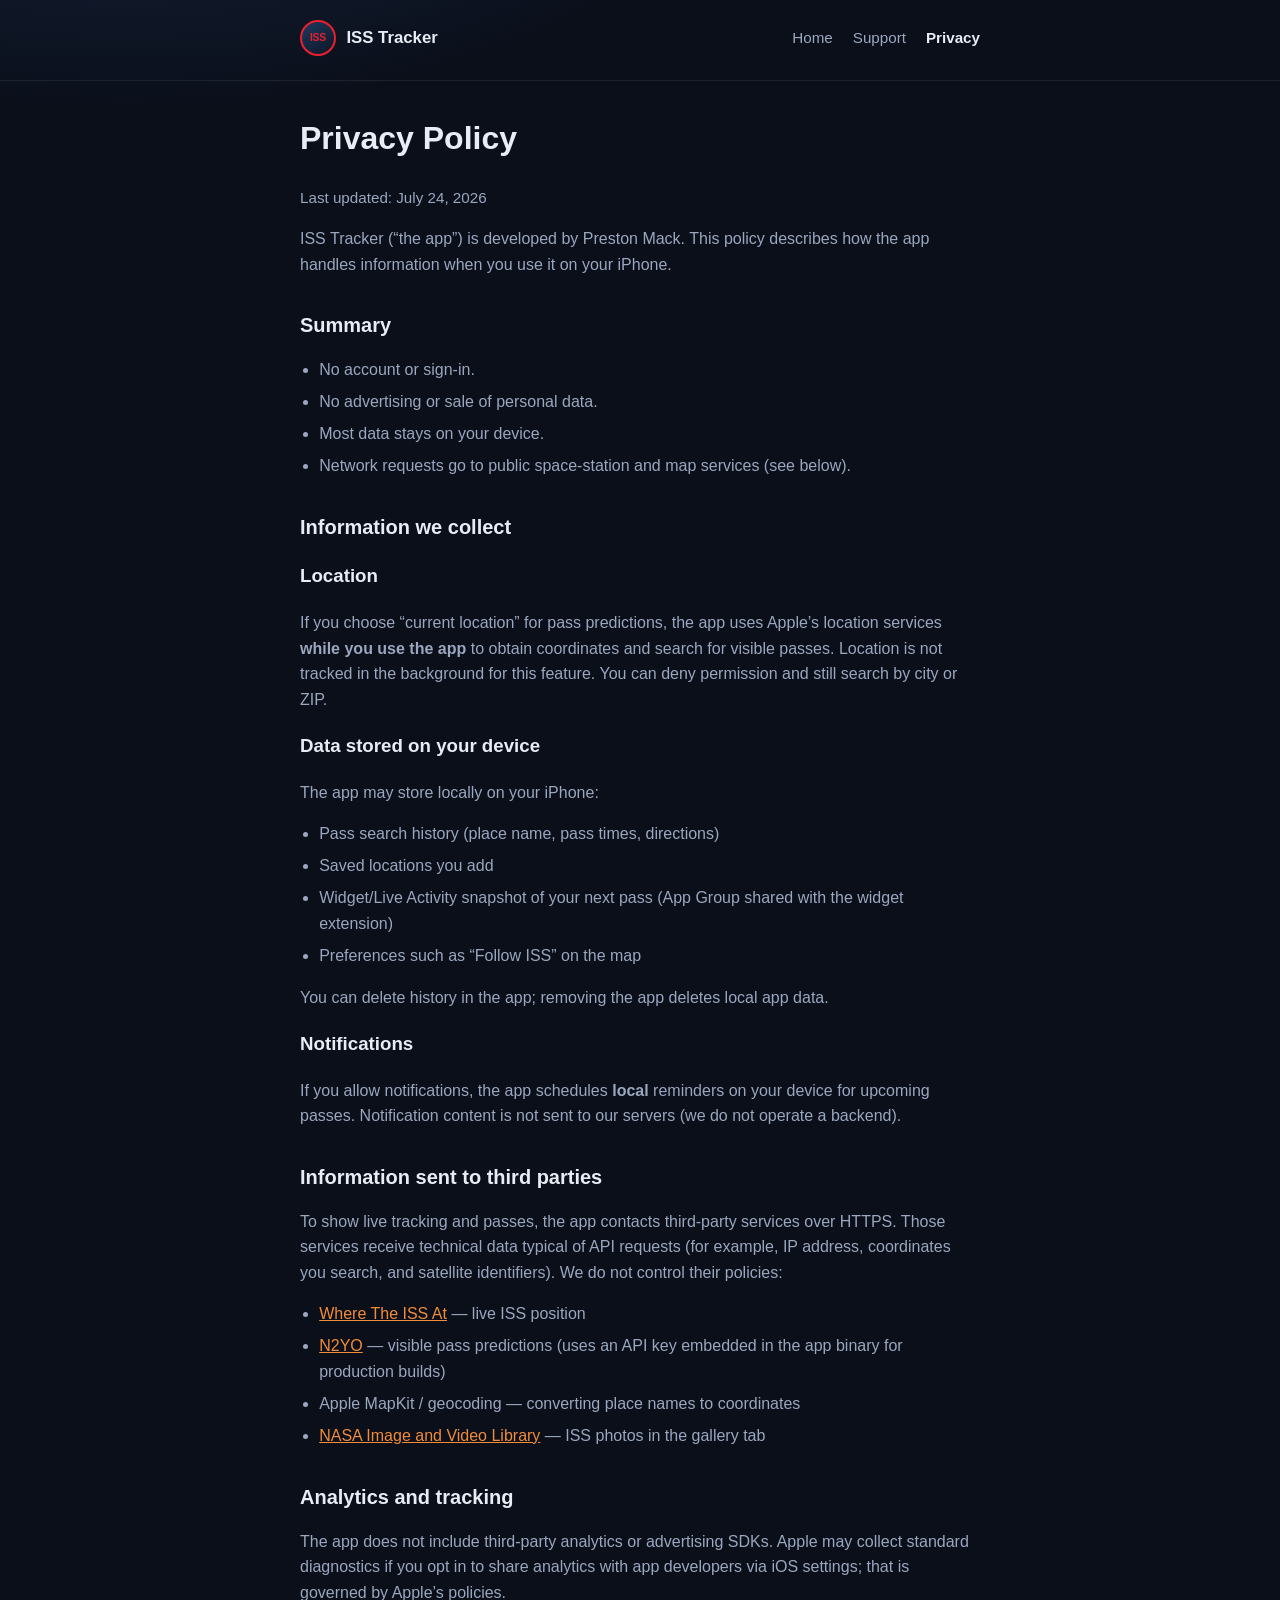
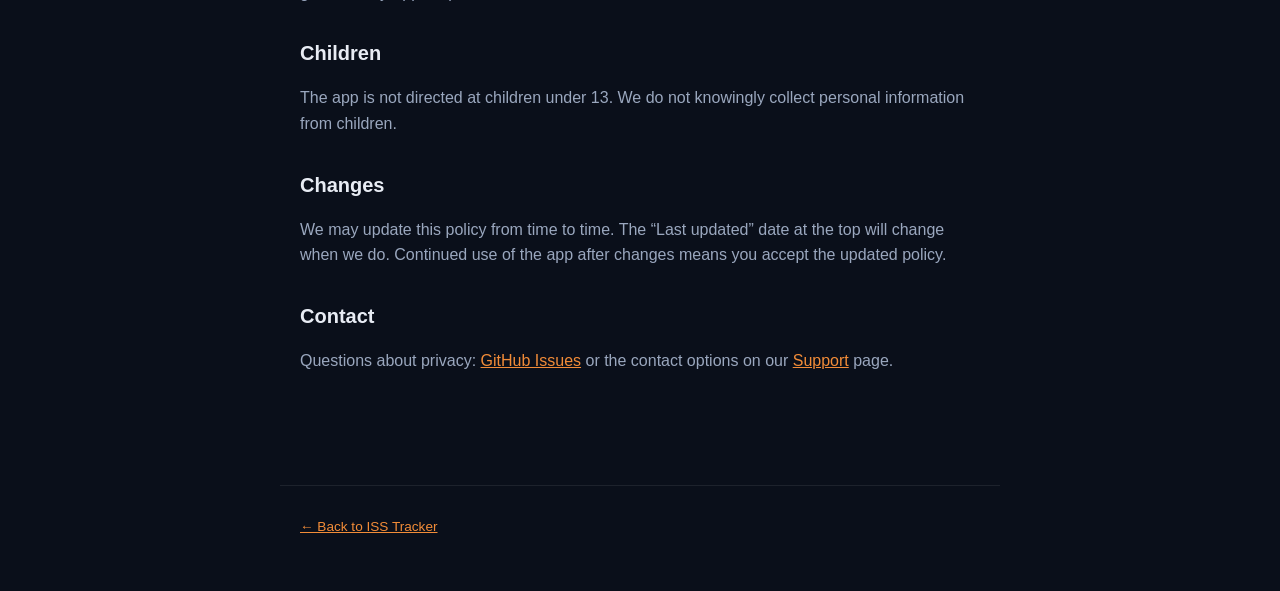
==== docs/privacy.html @ b1d2f3c7 "Add GitHub Pages site for marketing, support, and privacy. Document Pages setup in the README for Ap" ====
<!DOCTYPE html>
<html lang="en">
  <head>
    <meta charset="utf-8" />
    <meta name="viewport" content="width=device-width, initial-scale=1" />
    <meta name="description" content="Privacy Policy for ISS Tracker on iPhone." />
    <title>Privacy Policy — ISS Tracker</title>
    <link rel="stylesheet" href="site.css" />
  </head>
  <body>
    <header class="site-header">
      <div class="wrap">
        <a class="logo" href="index.html">
          <span class="logo-mark" aria-hidden="true">ISS</span>
          ISS Tracker
        </a>
        <nav aria-label="Site">
          <a href="index.html">Home</a>
          <a href="support.html">Support</a>
          <a href="privacy.html" aria-current="page">Privacy</a>
        </nav>
      </div>
    </header>

    <main class="wrap prose">
      <h1>Privacy Policy</h1>
      <p class="muted">Last updated: July 24, 2026</p>

      <p>
        ISS Tracker (“the app”) is developed by Preston Mack. This policy describes how
        the app handles information when you use it on your iPhone.
      </p>

      <h2>Summary</h2>
      <ul>
        <li>No account or sign-in.</li>
        <li>No advertising or sale of personal data.</li>
        <li>Most data stays on your device.</li>
        <li>Network requests go to public space-station and map services (see below).</li>
      </ul>

      <h2>Information we collect</h2>

      <h3>Location</h3>
      <p>
        If you choose “current location” for pass predictions, the app uses Apple’s
        location services <strong>while you use the app</strong> to obtain coordinates and
        search for visible passes. Location is not tracked in the background for this feature.
        You can deny permission and still search by city or ZIP.
      </p>

      <h3>Data stored on your device</h3>
      <p>The app may store locally on your iPhone:</p>
      <ul>
        <li>Pass search history (place name, pass times, directions)</li>
        <li>Saved locations you add</li>
        <li>Widget/Live Activity snapshot of your next pass (App Group shared with the widget extension)</li>
        <li>Preferences such as “Follow ISS” on the map</li>
      </ul>
      <p>You can delete history in the app; removing the app deletes local app data.</p>

      <h3>Notifications</h3>
      <p>
        If you allow notifications, the app schedules <strong>local</strong> reminders on
        your device for upcoming passes. Notification content is not sent to our servers
        (we do not operate a backend).
      </p>

      <h2>Information sent to third parties</h2>
      <p>
        To show live tracking and passes, the app contacts third-party services over HTTPS.
        Those services receive technical data typical of API requests (for example, IP
        address, coordinates you search, and satellite identifiers). We do not control their
        policies:
      </p>
      <ul>
        <li>
          <a href="https://wheretheiss.at/">Where The ISS At</a> — live ISS position
        </li>
        <li>
          <a href="https://www.n2yo.com/">N2YO</a> — visible pass predictions (uses an API
          key embedded in the app binary for production builds)
        </li>
        <li>Apple MapKit / geocoding — converting place names to coordinates</li>
        <li>
          <a href="https://images.nasa.gov/">NASA Image and Video Library</a> — ISS photos
          in the gallery tab
        </li>
      </ul>

      <h2>Analytics and tracking</h2>
      <p>
        The app does not include third-party analytics or advertising SDKs. Apple may
        collect standard diagnostics if you opt in to share analytics with app developers
        via iOS settings; that is governed by Apple’s policies.
      </p>

      <h2>Children</h2>
      <p>
        The app is not directed at children under 13. We do not knowingly collect personal
        information from children.
      </p>

      <h2>Changes</h2>
      <p>
        We may update this policy from time to time. The “Last updated” date at the top
        will change when we do. Continued use of the app after changes means you accept
        the updated policy.
      </p>

      <h2>Contact</h2>
      <p>
        Questions about privacy:
        <a href="https://github.com/pmack99/ISSTracker/issues">GitHub Issues</a>
        or the contact options on our <a href="support.html">Support</a> page.
      </p>
    </main>

    <footer class="site-footer wrap">
      <p><a href="index.html">← Back to ISS Tracker</a></p>
    </footer>
  </body>
</html>
---- docs/site.css ----
:root {
  --accent: #f28c38;
  --iss-red: #eb1f2e;
  --bg: #0a0f1a;
  --bg-card: #121a2e;
  --text: #e8ecf4;
  --muted: #9aa7be;
  --border: rgba(255, 255, 255, 0.08);
  --max: 720px;
  --font: -apple-system, BlinkMacSystemFont, "Segoe UI", Roboto, Helvetica, Arial, sans-serif;
}

*,
*::before,
*::after {
  box-sizing: border-box;
}

html {
  scroll-behavior: smooth;
}

body {
  margin: 0;
  font-family: var(--font);
  background: radial-gradient(1200px 600px at 10% -10%, #1a2844 0%, var(--bg) 55%);
  color: var(--text);
  line-height: 1.6;
  min-height: 100vh;
}

a {
  color: var(--accent);
}

a:hover {
  color: #ffb066;
}

.wrap {
  max-width: var(--max);
  margin: 0 auto;
  padding: 0 1.25rem 3rem;
}

.site-header {
  padding: 1.25rem 0 0.5rem;
  border-bottom: 1px solid var(--border);
  margin-bottom: 2rem;
}

.site-header .wrap {
  display: flex;
  flex-wrap: wrap;
  align-items: center;
  justify-content: space-between;
  gap: 1rem;
  padding-bottom: 1rem;
}

.logo {
  display: flex;
  align-items: center;
  gap: 0.65rem;
  text-decoration: none;
  color: var(--text);
  font-weight: 700;
  font-size: 1.05rem;
}

.logo-mark {
  width: 36px;
  height: 36px;
  border-radius: 50%;
  border: 2px solid var(--iss-red);
  background: linear-gradient(145deg, #1e3a5f, #0d1525);
  display: grid;
  place-items: center;
  font-size: 0.65rem;
  font-weight: 800;
  color: var(--iss-red);
  letter-spacing: -0.02em;
}

nav {
  display: flex;
  flex-wrap: wrap;
  gap: 0.35rem 1.25rem;
  font-size: 0.95rem;
}

nav a {
  text-decoration: none;
  color: var(--muted);
}

nav a[aria-current="page"] {
  color: var(--text);
  font-weight: 600;
}

.hero {
  padding: 1.5rem 0 2rem;
}

.hero h1 {
  font-size: clamp(1.85rem, 5vw, 2.35rem);
  line-height: 1.15;
  margin: 0 0 0.75rem;
}

.hero .tagline {
  font-size: 1.15rem;
  color: var(--muted);
  margin: 0 0 1.25rem;
}

.badge {
  display: inline-block;
  font-size: 0.8rem;
  font-weight: 600;
  padding: 0.35rem 0.75rem;
  border-radius: 999px;
  background: rgba(242, 140, 56, 0.15);
  color: var(--accent);
  margin-bottom: 1rem;
}

.card {
  background: var(--bg-card);
  border: 1px solid var(--border);
  border-radius: 16px;
  padding: 1.25rem 1.35rem;
  margin-bottom: 1rem;
}

.card h2 {
  margin: 0 0 0.65rem;
  font-size: 1.15rem;
}

.card h3 {
  margin: 1.25rem 0 0.5rem;
  font-size: 1rem;
}

.card ul {
  margin: 0.5rem 0 0;
  padding-left: 1.2rem;
}

.card li {
  margin-bottom: 0.35rem;
}

.feature-grid {
  display: grid;
  gap: 1rem;
  margin: 1.5rem 0;
}

@media (min-width: 560px) {
  .feature-grid {
    grid-template-columns: 1fr 1fr;
  }
}

.feature-grid .card {
  margin: 0;
}

.muted {
  color: var(--muted);
  font-size: 0.95rem;
}

.prose h2 {
  font-size: 1.25rem;
  margin-top: 2rem;
  margin-bottom: 0.5rem;
}

.prose p,
.prose ul {
  color: var(--muted);
}

.prose ul {
  padding-left: 1.2rem;
}

.prose li {
  margin-bottom: 0.4rem;
}

.site-footer {
  margin-top: 3rem;
  padding-top: 1.5rem;
  border-top: 1px solid var(--border);
  font-size: 0.85rem;
  color: var(--muted);
}

.site-footer p {
  margin: 0.35rem 0;
}
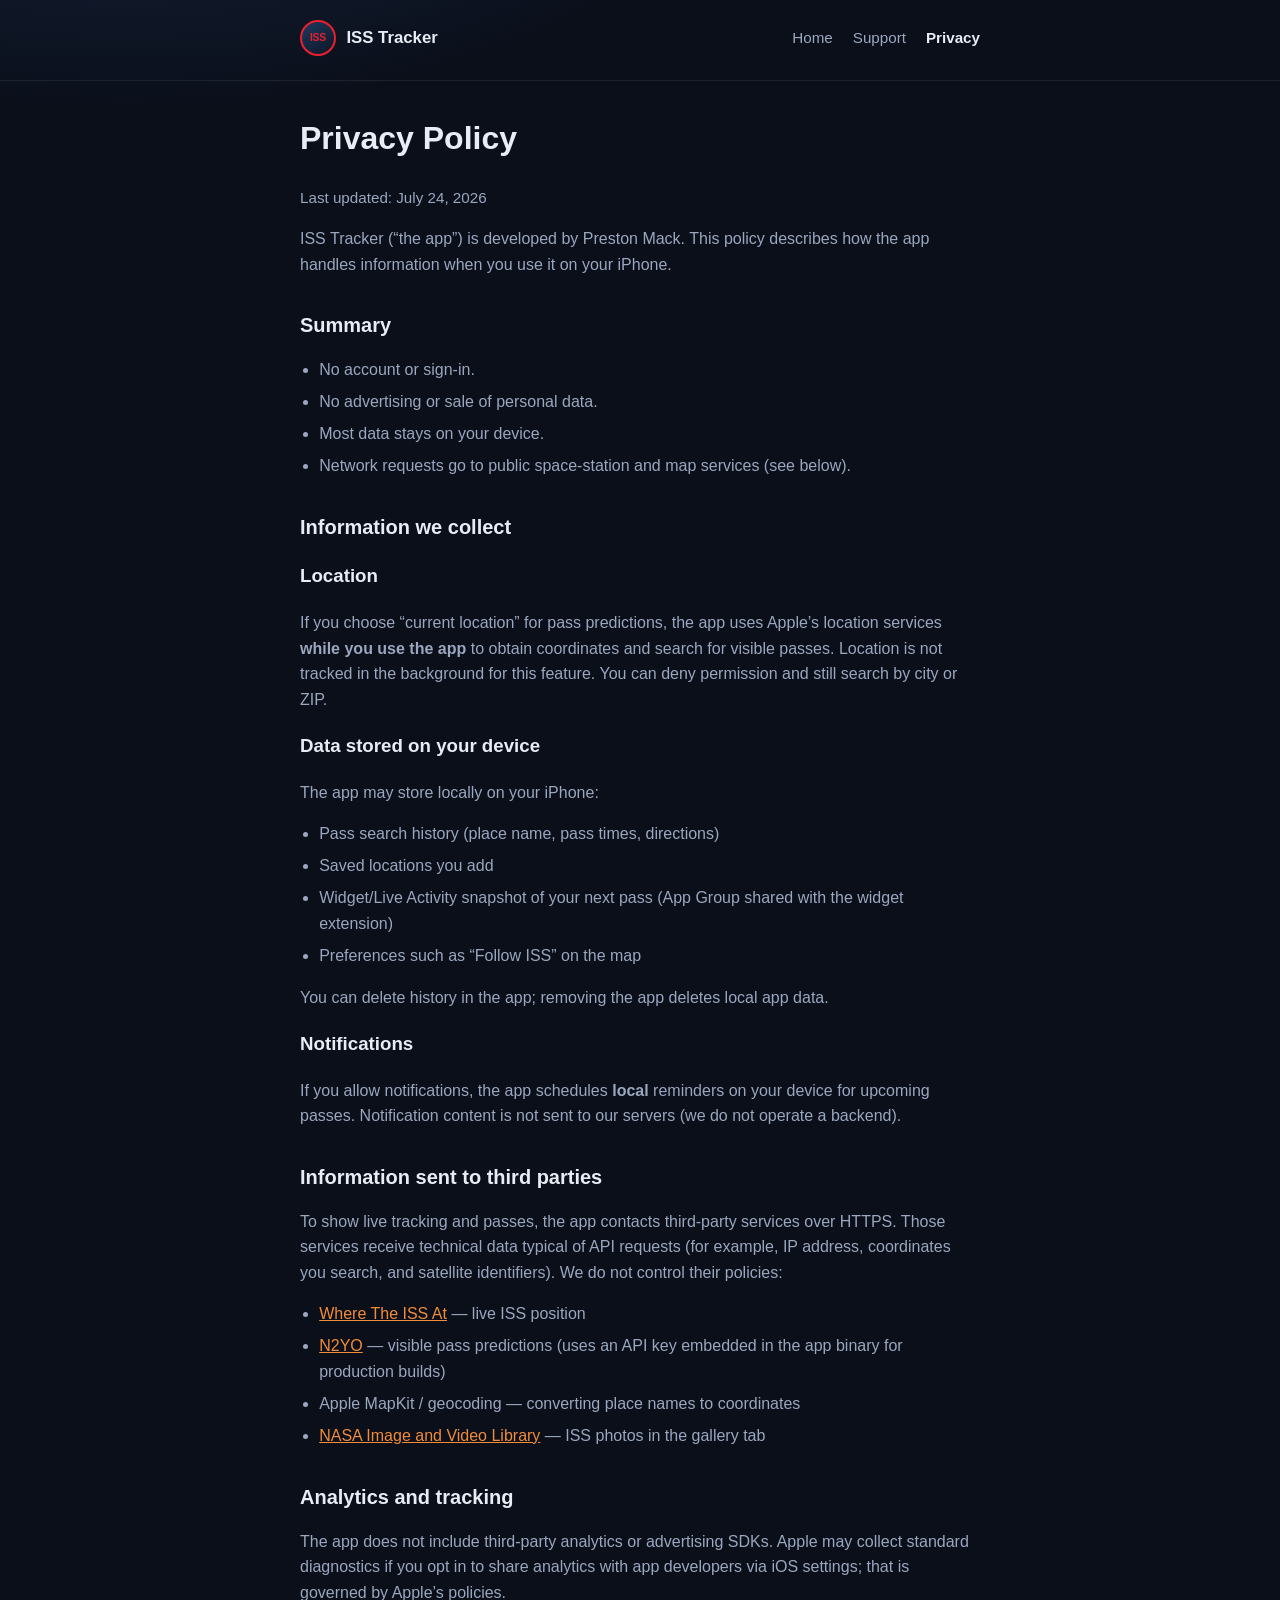
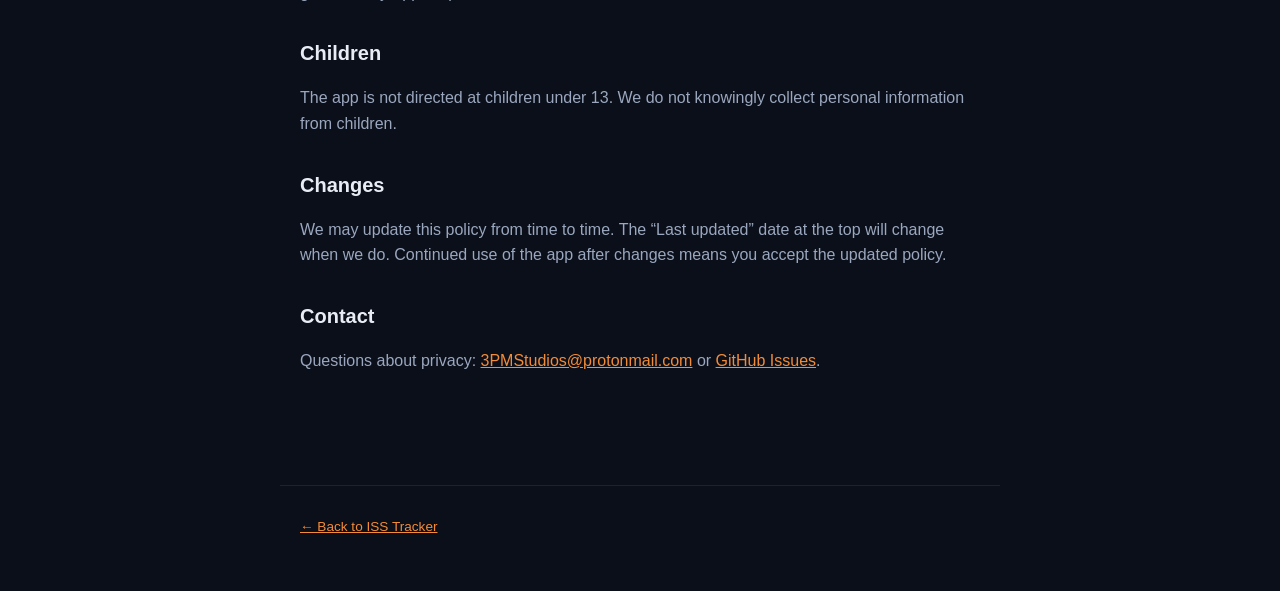
==== commit a313909c: "Add support email to web pages." ====
--- a/docs/privacy.html
+++ b/docs/privacy.html
@@ -111,8 +111,9 @@
       <h2>Contact</h2>
       <p>
         Questions about privacy:
-        <a href="https://github.com/pmack99/ISSTracker/issues">GitHub Issues</a>
-        or the contact options on our <a href="support.html">Support</a> page.
+        <a href="mailto:3PMStudios@protonmail.com">3PMStudios@protonmail.com</a>
+        or
+        <a href="https://github.com/pmack99/ISSTracker/issues">GitHub Issues</a>.
       </p>
     </main>
 
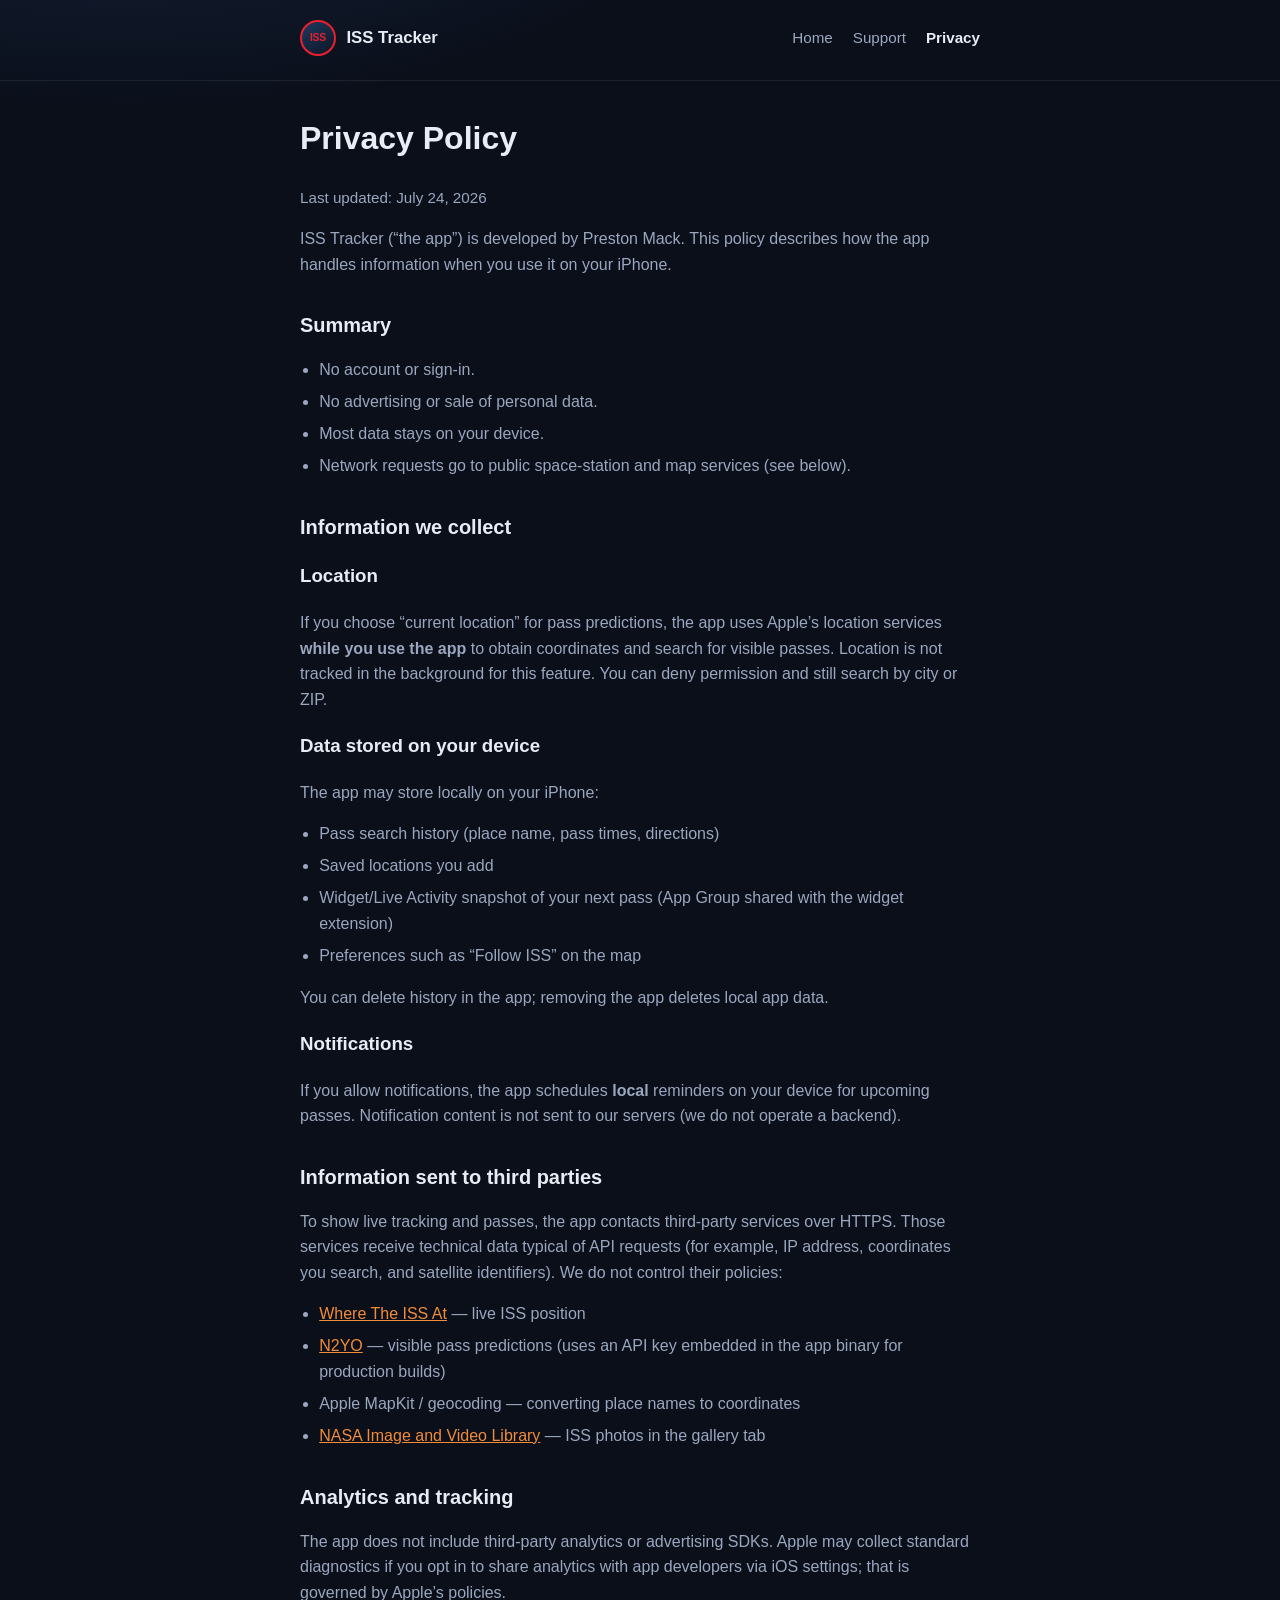
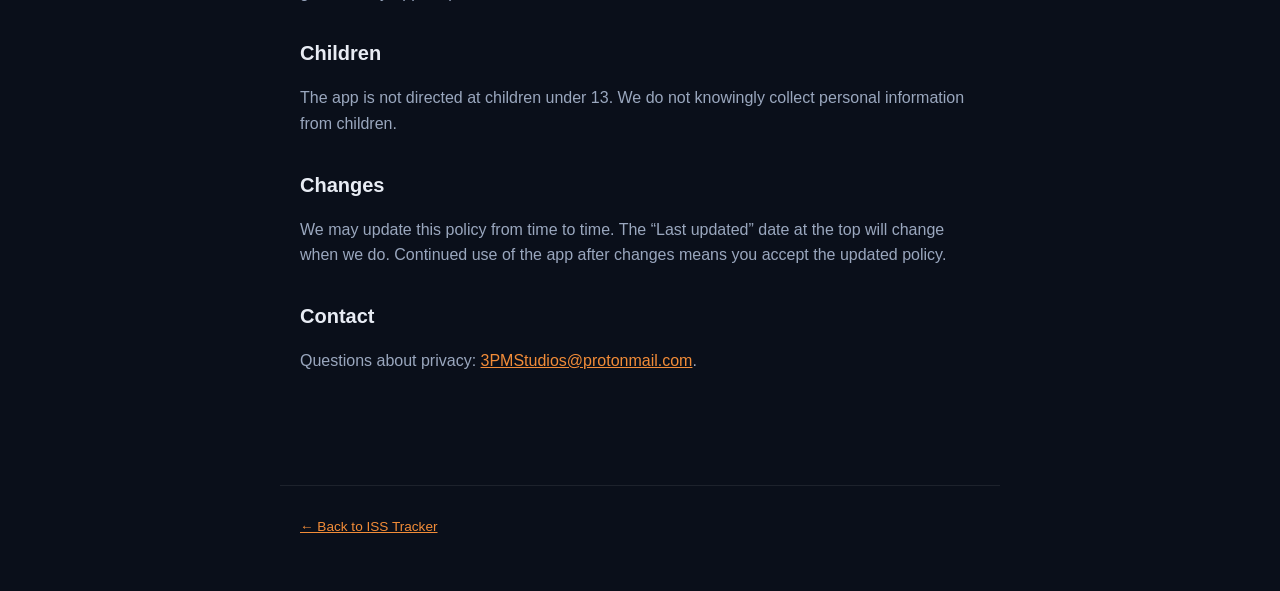
==== commit 6328eae4: "Remove public GitHub links from the app and marketing site. Point users to support email and Help/Pr" ====
--- a/docs/privacy.html
+++ b/docs/privacy.html
@@ -111,9 +111,7 @@
       <h2>Contact</h2>
       <p>
         Questions about privacy:
-        <a href="mailto:3PMStudios@protonmail.com">3PMStudios@protonmail.com</a>
-        or
-        <a href="https://github.com/pmack99/ISSTracker/issues">GitHub Issues</a>.
+        <a href="mailto:3PMStudios@protonmail.com">3PMStudios@protonmail.com</a>.
       </p>
     </main>
 
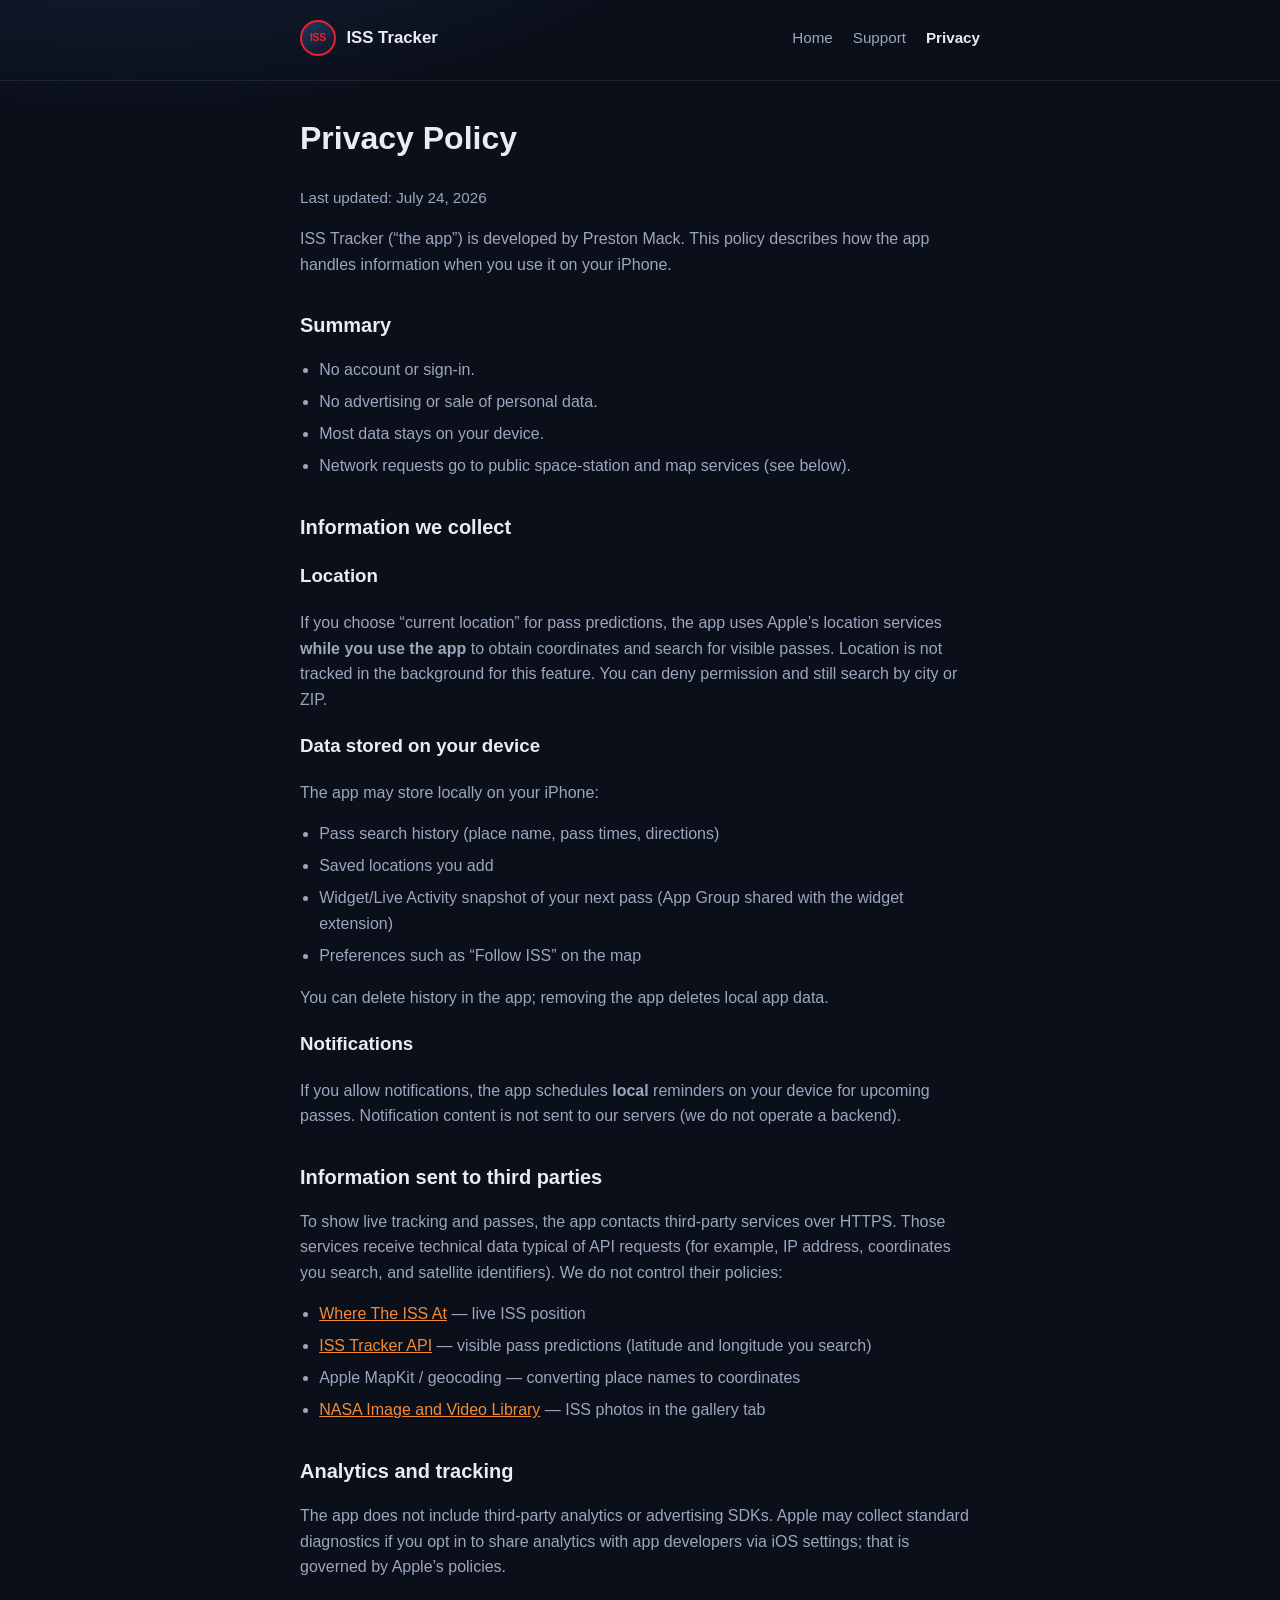
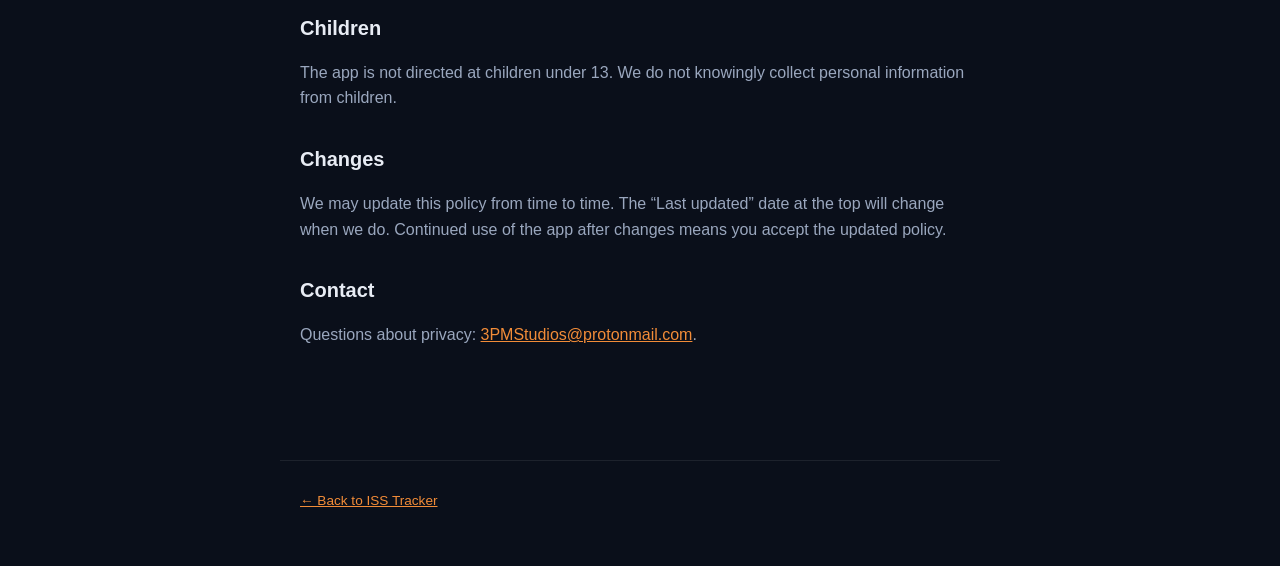
==== commit bbe338a3: "Replace N2YO with ISS Tracker API for pass predictions. Use iss.cdnspace.ca without a build-time key" ====
--- a/docs/privacy.html
+++ b/docs/privacy.html
@@ -78,8 +78,8 @@
           <a href="https://wheretheiss.at/">Where The ISS At</a> — live ISS position
         </li>
         <li>
-          <a href="https://www.n2yo.com/">N2YO</a> — visible pass predictions (uses an API
-          key embedded in the app binary for production builds)
+          <a href="https://iss.cdnspace.ca/">ISS Tracker API</a> — visible pass predictions
+          (latitude and longitude you search)
         </li>
         <li>Apple MapKit / geocoding — converting place names to coordinates</li>
         <li>
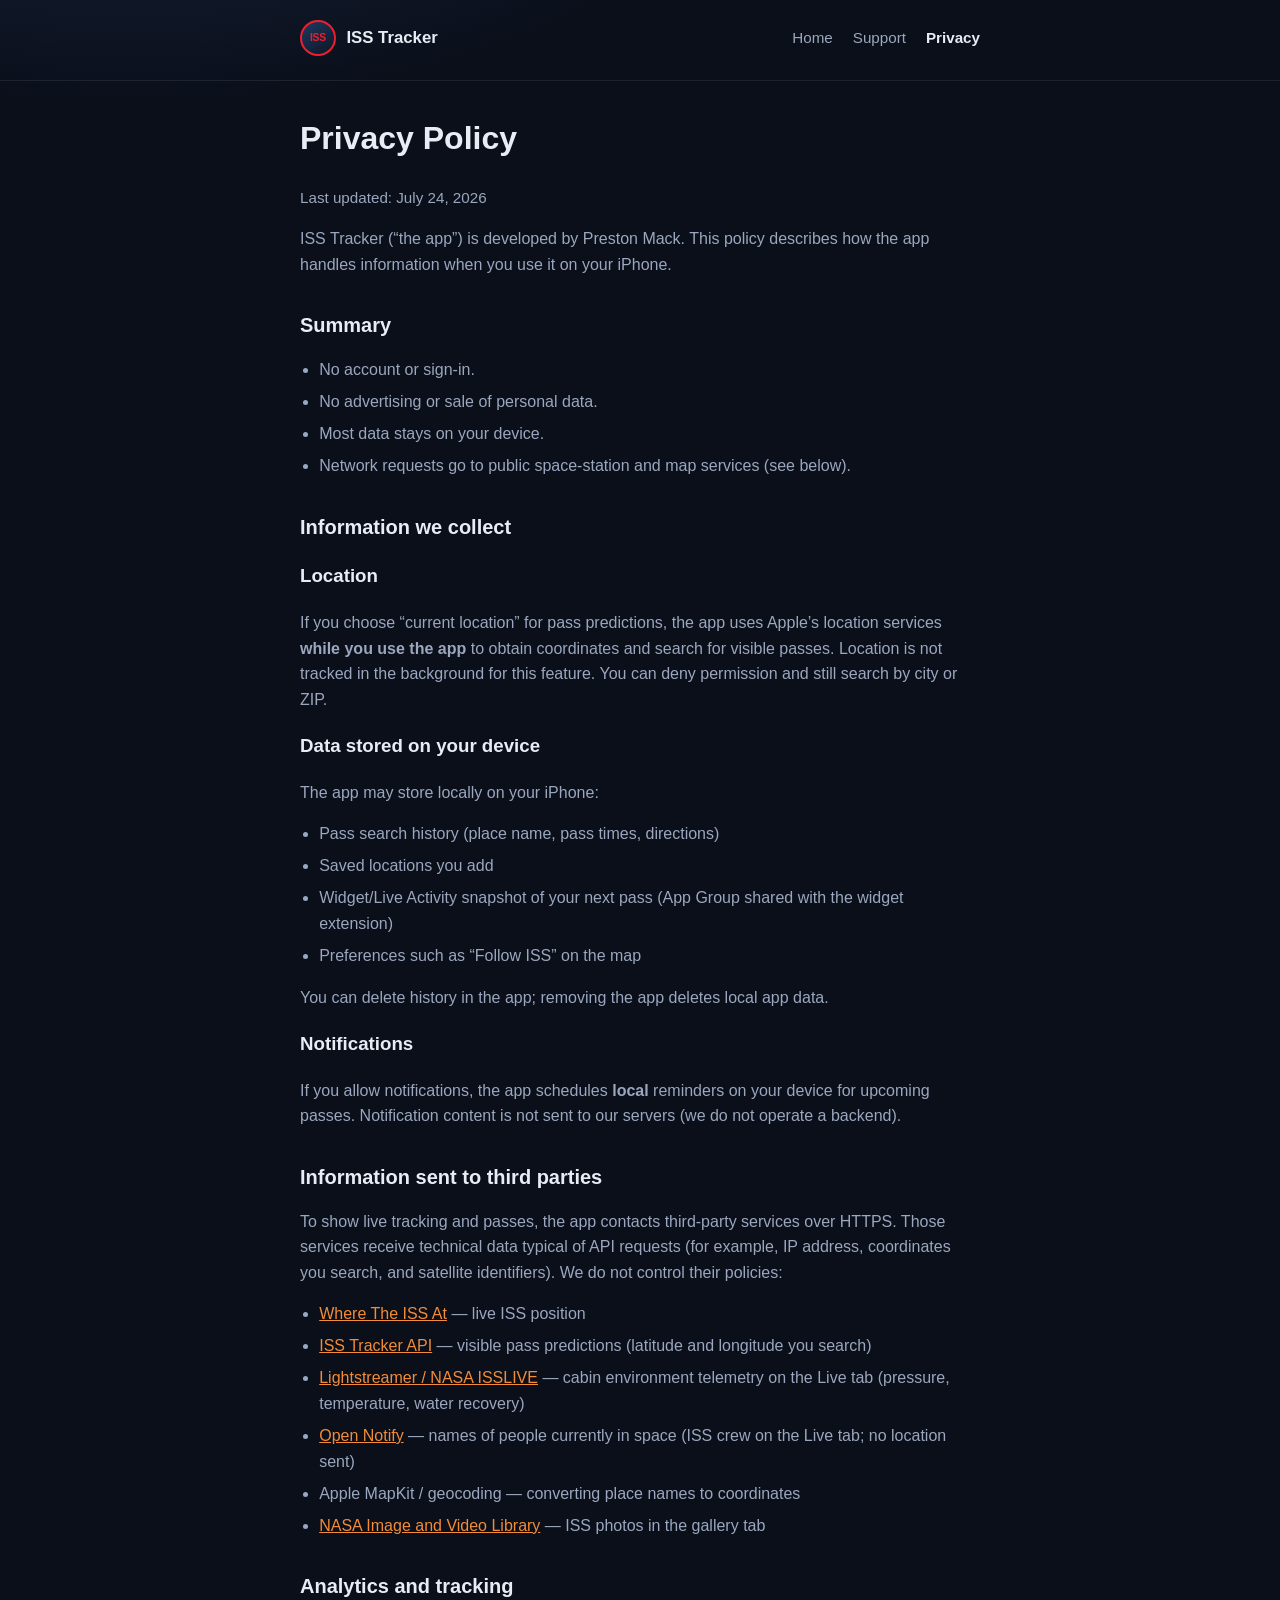
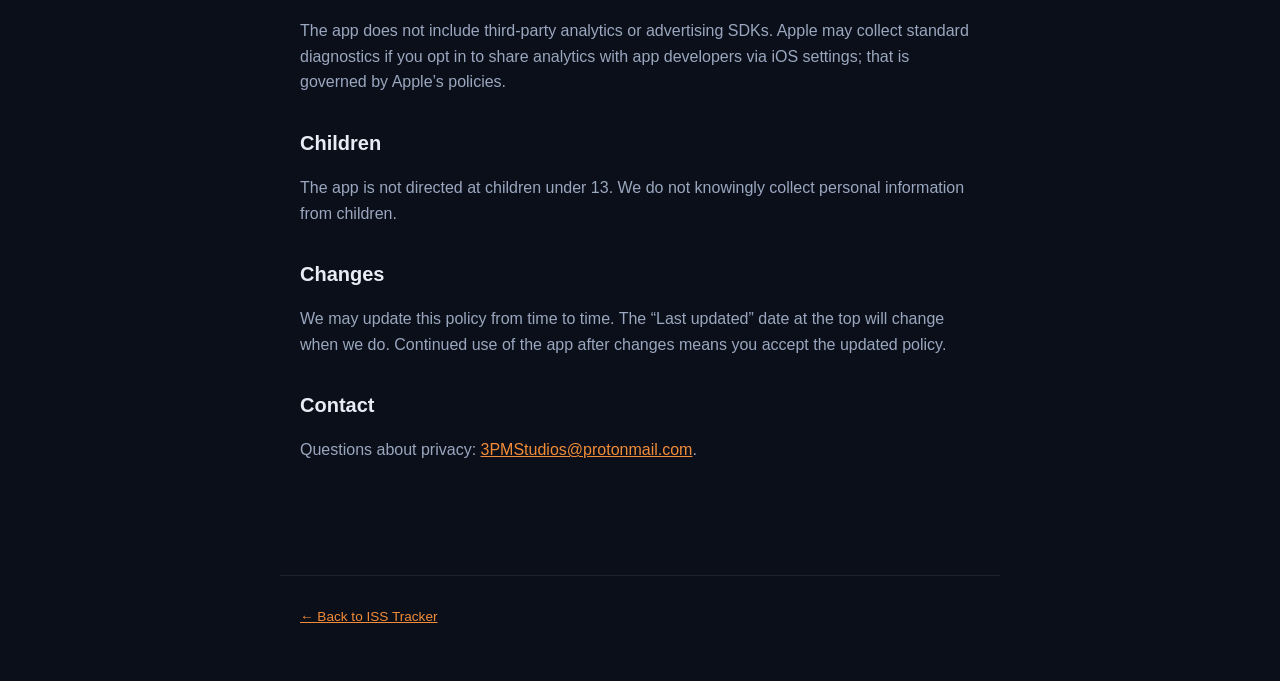
==== commit 2b284197: "Add Live tab dock with crew, orbit, and NASA cabin telemetry. Stream ISSLIVE via Lightstreamer, Open" ====
--- a/docs/privacy.html
+++ b/docs/privacy.html
@@ -81,6 +81,14 @@
           <a href="https://iss.cdnspace.ca/">ISS Tracker API</a> — visible pass predictions
           (latitude and longitude you search)
         </li>
+        <li>
+          <a href="https://lightstreamer.com/">Lightstreamer / NASA ISSLIVE</a> — cabin
+          environment telemetry on the Live tab (pressure, temperature, water recovery)
+        </li>
+        <li>
+          <a href="http://open-notify.org/">Open Notify</a> — names of people currently in
+          space (ISS crew on the Live tab; no location sent)
+        </li>
         <li>Apple MapKit / geocoding — converting place names to coordinates</li>
         <li>
           <a href="https://images.nasa.gov/">NASA Image and Video Library</a> — ISS photos
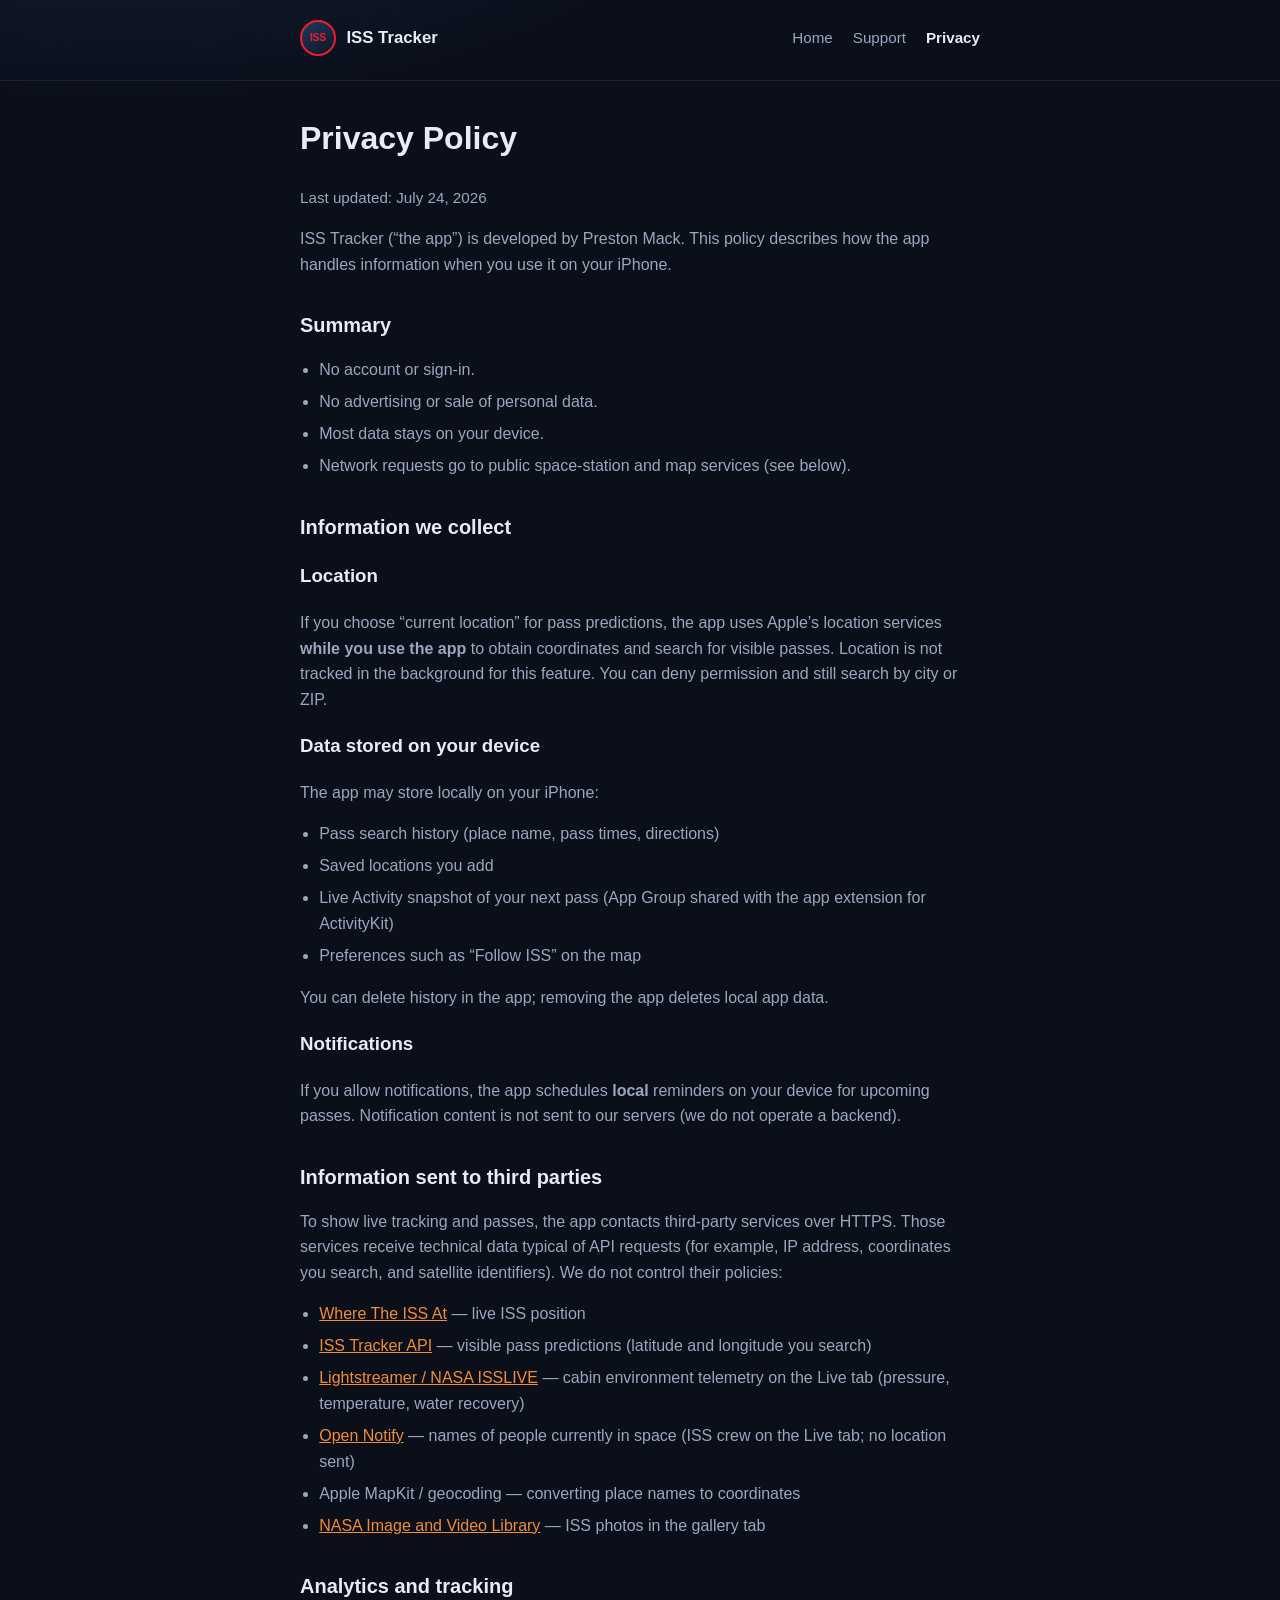
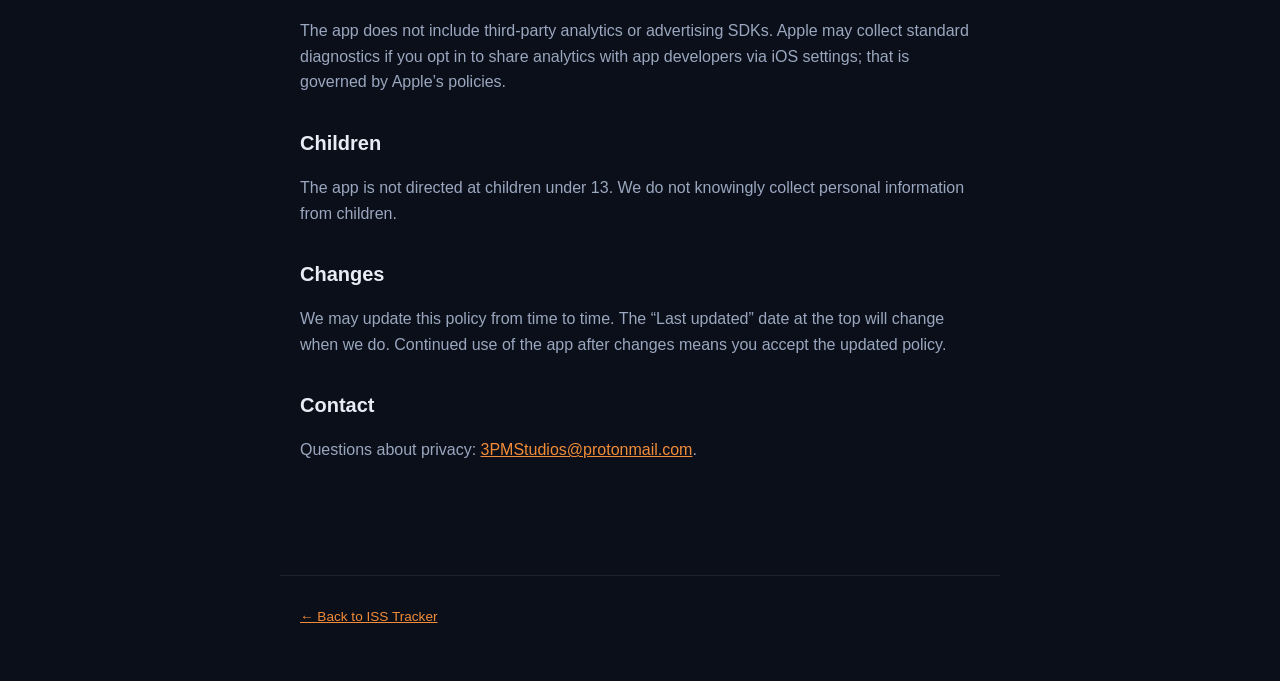
==== commit a1cbac0b: "Align docs and naming with Live Activity; clarify pass tracking toggle. Rename default saved place (" ====
--- a/docs/privacy.html
+++ b/docs/privacy.html
@@ -54,7 +54,7 @@
       <ul>
         <li>Pass search history (place name, pass times, directions)</li>
         <li>Saved locations you add</li>
-        <li>Widget/Live Activity snapshot of your next pass (App Group shared with the widget extension)</li>
+        <li>Live Activity snapshot of your next pass (App Group shared with the app extension for ActivityKit)</li>
         <li>Preferences such as “Follow ISS” on the map</li>
       </ul>
       <p>You can delete history in the app; removing the app deletes local app data.</p>
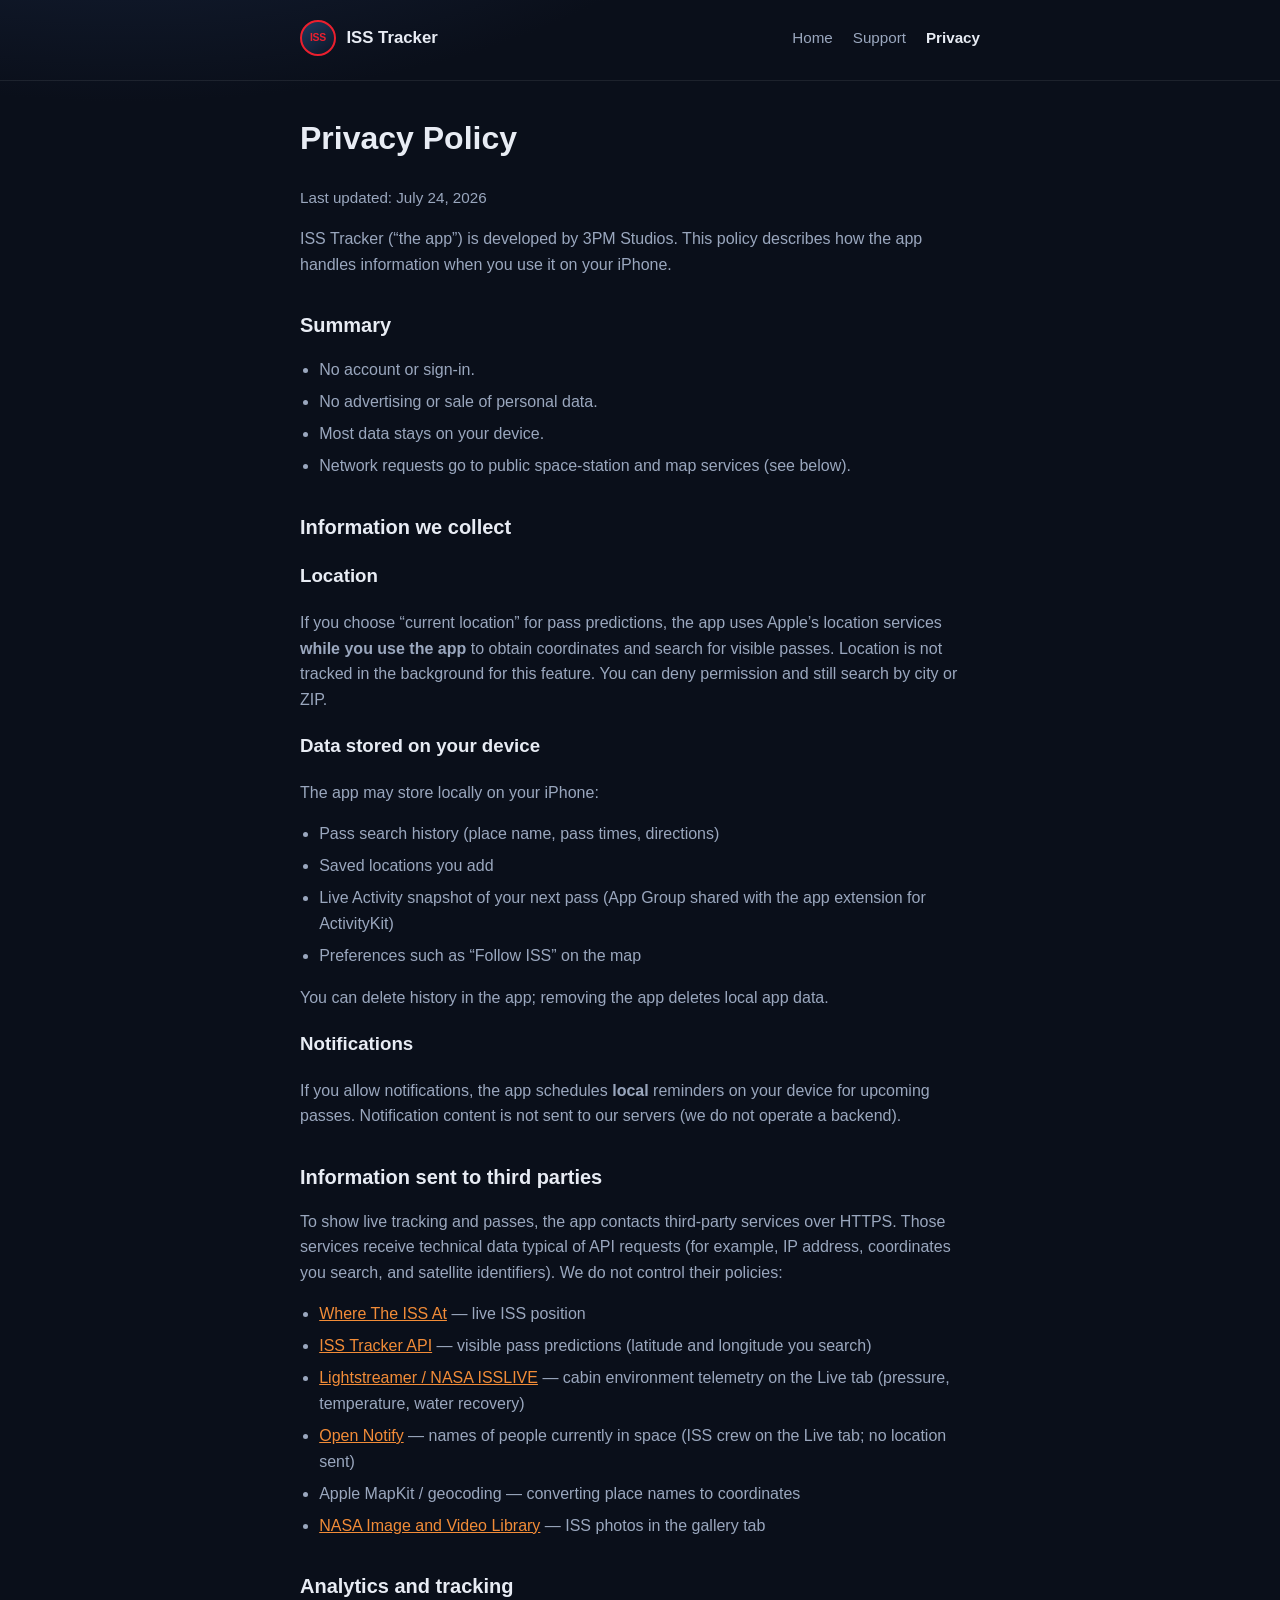
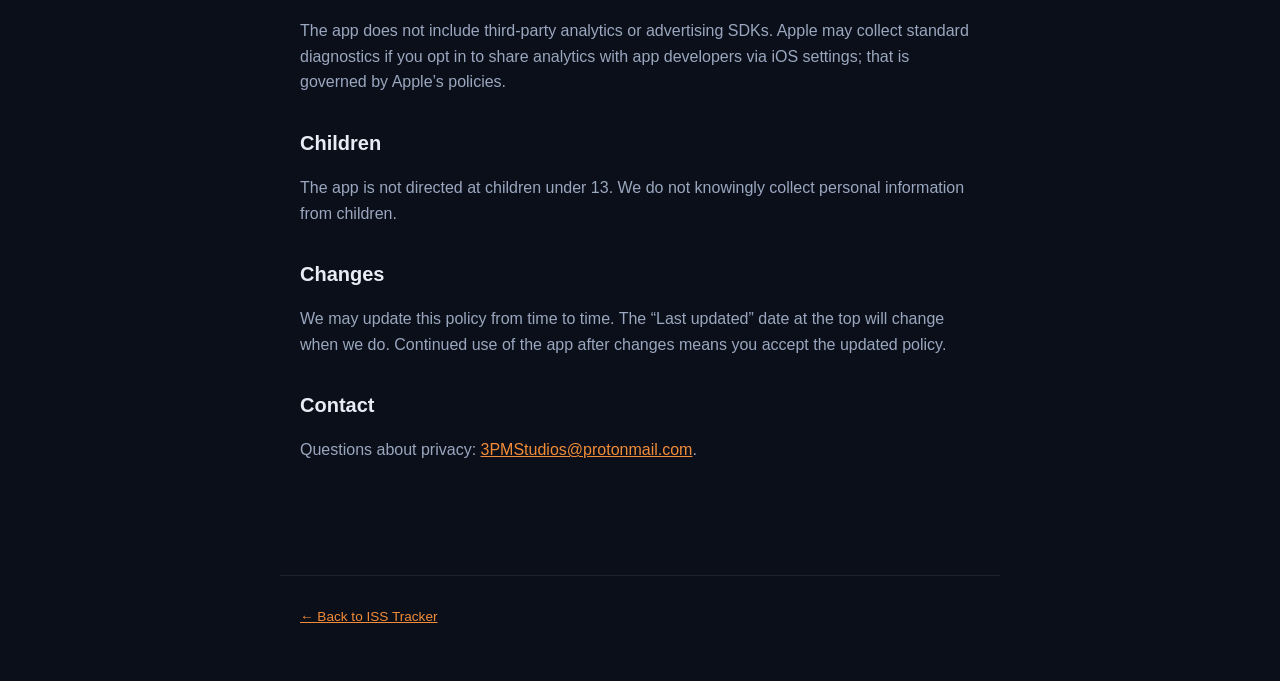
==== commit 1e773847: "Fix Live map flicker and update publisher copyright to 3PM Studios. Keep a single Map instance and a" ====
--- a/docs/privacy.html
+++ b/docs/privacy.html
@@ -27,7 +27,7 @@
       <p class="muted">Last updated: July 24, 2026</p>
 
       <p>
-        ISS Tracker (“the app”) is developed by Preston Mack. This policy describes how
+        ISS Tracker (“the app”) is developed by 3PM Studios. This policy describes how
         the app handles information when you use it on your iPhone.
       </p>
 
